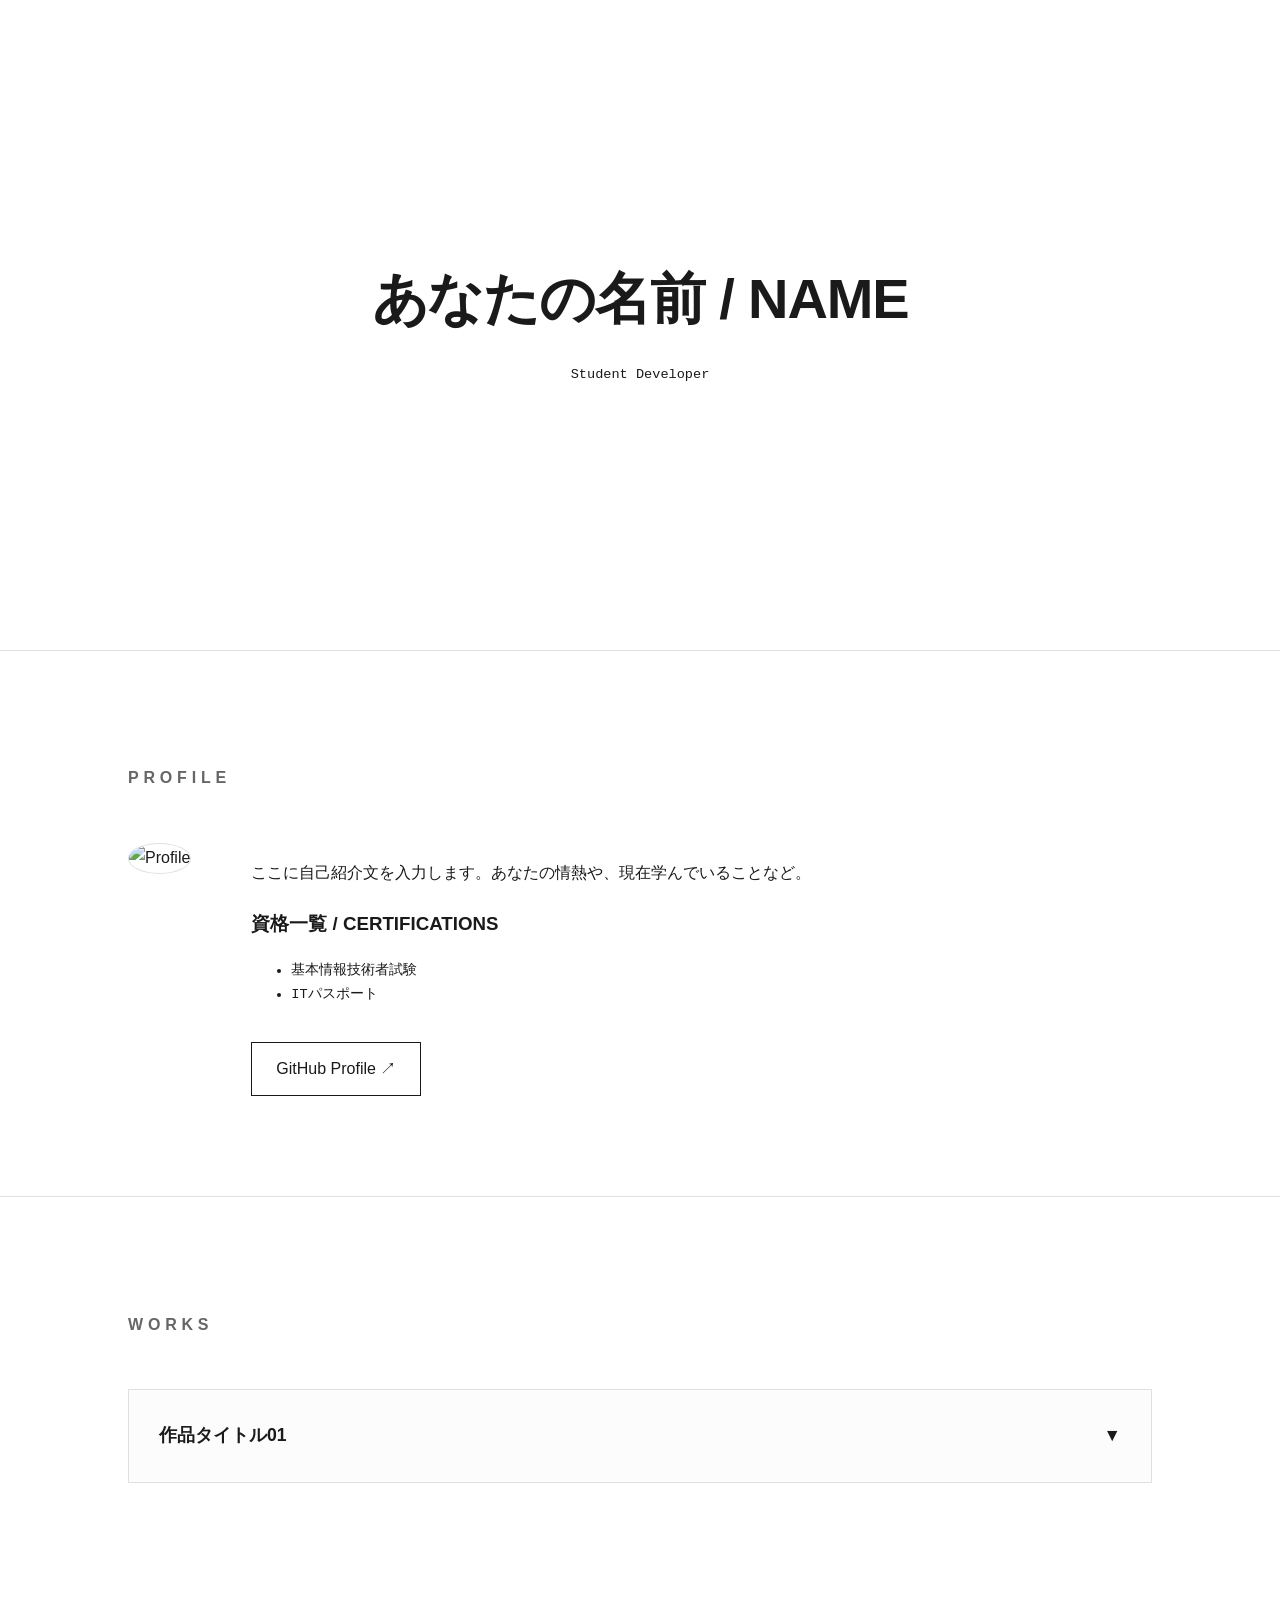
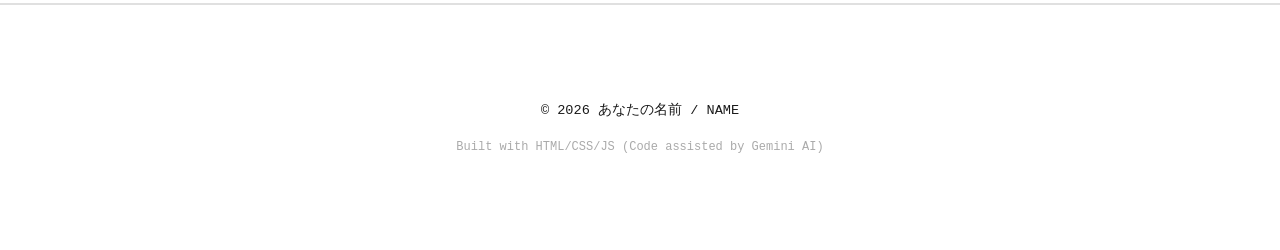
==== index.html @ 44a4b4fc "ポートフォリオの基礎をアップ" ====
<!DOCTYPE html>
<html lang="ja">
<head>
    <meta charset="UTF-8">
    <meta name="viewport" content="width=device-width, initial-scale=1.0">
    <title>Portfolio | My Works</title>
    <link rel="stylesheet" href="style.css">
</head>
<body>

    <header id="hero" class="reveal">
        <h1 id="p-name">LOADING...</h1>
        <p class="mono" id="p-title"></p>
    </header>

    <section id="profile" class="reveal">
        <h2 class="section-title">PROFILE</h2>
        <div class="profile-container">
            <div class="profile-img-box">
                <img id="p-img" src="" alt="Profile">
            </div>
            <div class="profile-text">
                <p id="p-intro"></p>
                <h3>資格一覧 / CERTIFICATIONS</h3>
                <ul id="p-qual" class="mono"></ul>
                <a href="" id="github-link" class="btn" target="_blank">GitHub Profile ↗</a>
            </div>
        </div>
    </section>

    <section id="works">
        <h2 class="section-title reveal">WORKS</h2>
        <div id="accordion-container"></div>
    </section>

    <footer>
        <p class="mono">&copy; 2026 <span id="footer-name"></span></p>
        <p class="mono ai-note">Built with HTML/CSS/JS (Code assisted by Gemini AI)</p>
    </footer>

    <script src="config.js"></script>
    <script>
        // データの反映
        document.getElementById('p-name').innerText = CONFIG.profile.name;
        document.getElementById('footer-name').innerText = CONFIG.profile.name;
        document.getElementById('p-title').innerText = CONFIG.profile.title;
        document.getElementById('p-intro').innerText = CONFIG.profile.intro;
        document.getElementById('p-img').src = CONFIG.profile.image;
        document.getElementById('github-link').href = CONFIG.profile.github;
        
        const qualList = document.getElementById('p-qual');
        CONFIG.profile.qualifications.forEach(q => {
            const li = document.createElement('li');
            li.innerText = q;
            qualList.appendChild(li);
        });

        const container = document.getElementById('accordion-container');
        CONFIG.works.forEach(work => {
            const item = document.createElement('div');
            item.className = 'accordion-item reveal';
            
            // YouTube動画がある場合のみ表示
            const videoHTML = work.videoID ? `
                <div class="video-container">
                    <iframe src="https://www.youtube.com/embed/${work.videoID}" frameborder="0" allowfullscreen></iframe>
                </div>` : '';

            item.innerHTML = `
                <div class="accordion-header" onclick="toggleAccordion('${work.id}')">
                    <span class="work-title-text">${work.title}</span>
                    <span class="icon">▼</span>
                </div>
                <div id="${work.id}" class="accordion-content">
                    <div class="content-inner">
                        <p class="summary">${work.summary}</p>
                        ${videoHTML}
                        <div class="visual-grid">
                            <figure><img src="${work.images.title}"><figcaption>タイトル画面</figcaption></figure>
                            <figure><img src="${work.images.main}"><figcaption>メイン画面</figcaption></figure>
                        </div>
                        <div class="meta-box mono">
                            <a href="${work.github}" class="btn mini" target="_blank">View GitHub Repo ↗</a>
                            <p><strong>Stack:</strong> ${work.stack}</p>
                            <p><strong>Duration:</strong> ${work.duration} / <strong>Team:</strong> ${work.team}</p>
                        </div>
                        <div class="text-info">
                            <h3>制作背景</h3><p>${work.background}</p>
                            <h3>挑戦したこと</h3><p>${work.challenge}</p>
                        </div>
                        <div class="detail-highlight">
                            <h3>${work.detail.subtitle}</h3>
                            <div class="code-compare-view">
                                <img src="${work.detail.codeImg}" alt="Code">
                                <img src="${work.detail.uiImg}" alt="UI">
                            </div>
                            <p class="comment mono">// ${work.detail.comment}</p>
                            <h3>学んだこと・振り返り</h3>
                            <p>${work.detail.learning}</p>
                        </div>
                    </div>
                </div>
            `;
            container.appendChild(item);
        });

        function toggleAccordion(id) {
            const content = document.getElementById(id);
            const header = content.previousElementSibling;
            content.classList.toggle('active');
            header.classList.toggle('open');
        }

        const observer = new IntersectionObserver((entries) => {
            entries.forEach(entry => {
                if (entry.isIntersecting) {
                    entry.target.classList.add('active');
                }
            });
        }, { threshold: 0.1 });
        document.querySelectorAll('.reveal').forEach(el => observer.observe(el));
    </script>
</body>
</html>
---- style.css ----
:root {
    --bg: #ffffff;
    --text: #1a1a1a;
    --sub: #666;
    --accent: #2e7d32;
    --border: #e0e0e0;
    --dark-bg: #1e1e1e;
}

body {
    font-family: -apple-system, BlinkMacSystemFont, "Segoe UI", Roboto, sans-serif;
    margin: 0; color: var(--text); background: var(--bg); line-height: 1.8;
}

.mono { font-family: "SFMono-Regular", Consolas, monospace; font-size: 0.85em; }

/* スクロールアニメーション */
.reveal {
    opacity: 0;
    transform: translateY(30px);
    transition: all 0.8s cubic-bezier(0.4, 0, 0.2, 1);
}
.reveal.active {
    opacity: 1;
    transform: translateY(0);
}

header, section { padding: 100px 10%; border-bottom: 1px solid var(--border); }
.section-title { font-size: 1rem; letter-spacing: 0.3em; color: var(--sub); margin-bottom: 50px; }

/* ヘッダー */
#hero { text-align: center; height: 50vh; display: flex; flex-direction: column; justify-content: center; }
#hero h1 { font-size: 3.5rem; margin: 0; letter-spacing: -0.02em; }

/* プロフィール */
.profile-container { display: flex; gap: 60px; align-items: flex-start; }
.profile-img-box img { width: 160px; height: 160px; border-radius: 50%; object-fit: cover; border: 1px solid var(--border); }
.btn { display: inline-block; padding: 12px 24px; border: 1px solid var(--text); text-decoration: none; color: var(--text); transition: 0.3s; margin-top: 20px; }
.btn:hover { background: var(--text); color: #fff; }

/* アコーディオン */
.accordion-item { border: 1px solid var(--border); margin-bottom: 20px; }
.accordion-header { 
    padding: 30px; cursor: pointer; display: flex; justify-content: space-between; 
    background: #fcfcfc; font-weight: bold; font-size: 1.1rem; transition: 0.3s;
}
.accordion-header.open { background: #fff; border-bottom: 1px solid var(--border); }
.accordion-header .icon { transition: 0.4s; }
.accordion-header.open .icon { transform: rotate(180deg); }

.accordion-content { max-height: 0; overflow: hidden; transition: max-height 0.6s cubic-bezier(0.4, 0, 0.2, 1); }
.accordion-content.active { max-height: 10000px; }
.content-inner { padding: 40px; }

/* YouTube */
.video-container { position: relative; padding-bottom: 56.25%; height: 0; overflow: hidden; margin-bottom: 30px; }
.video-container iframe { position: absolute; top: 0; left: 0; width: 100%; height: 100%; border-radius: 4px; }

.visual-grid { display: grid; grid-template-columns: 1fr 1fr; gap: 20px; margin: 30px 0; }
.visual-grid img { width: 100%; border: 1px solid var(--border); border-radius: 4px; }

.meta-box { background: #f8f8f8; padding: 25px; border-radius: 8px; margin: 30px 0; }
.mini { font-size: 0.8rem; padding: 8px 16px; margin-bottom: 20px; }

/* こだわりセクション */
.detail-highlight { background: #fafffa; padding: 40px; border-radius: 12px; border: 1px solid #edf5ed; margin-top: 50px; }
.detail-highlight h3 { color: var(--accent); border-bottom: 2px solid var(--accent); display: inline-block; margin-bottom: 25px; }
.code-compare-view { display: flex; gap: 10px; background: var(--dark-bg); padding: 15px; border-radius: 6px; }
.code-compare-view img { width: 50%; height: auto; }
.comment { color: var(--sub); font-style: italic; margin: 20px 0; padding-left: 15px; border-left: 3px solid var(--accent); }

/* フッター・AI注釈 */
footer { padding: 80px; text-align: center; border-top: 1px solid var(--border); }
.ai-note { font-size: 0.75rem; color: #aaa; margin-top: 10px; }

/* スマホ対応 */
@media (max-width: 768px) {
    .profile-container, .visual-grid, .code-compare-view { flex-direction: column; }
    .code-compare-view img { width: 100%; }
    #hero h1 { font-size: 2.2rem; }
}
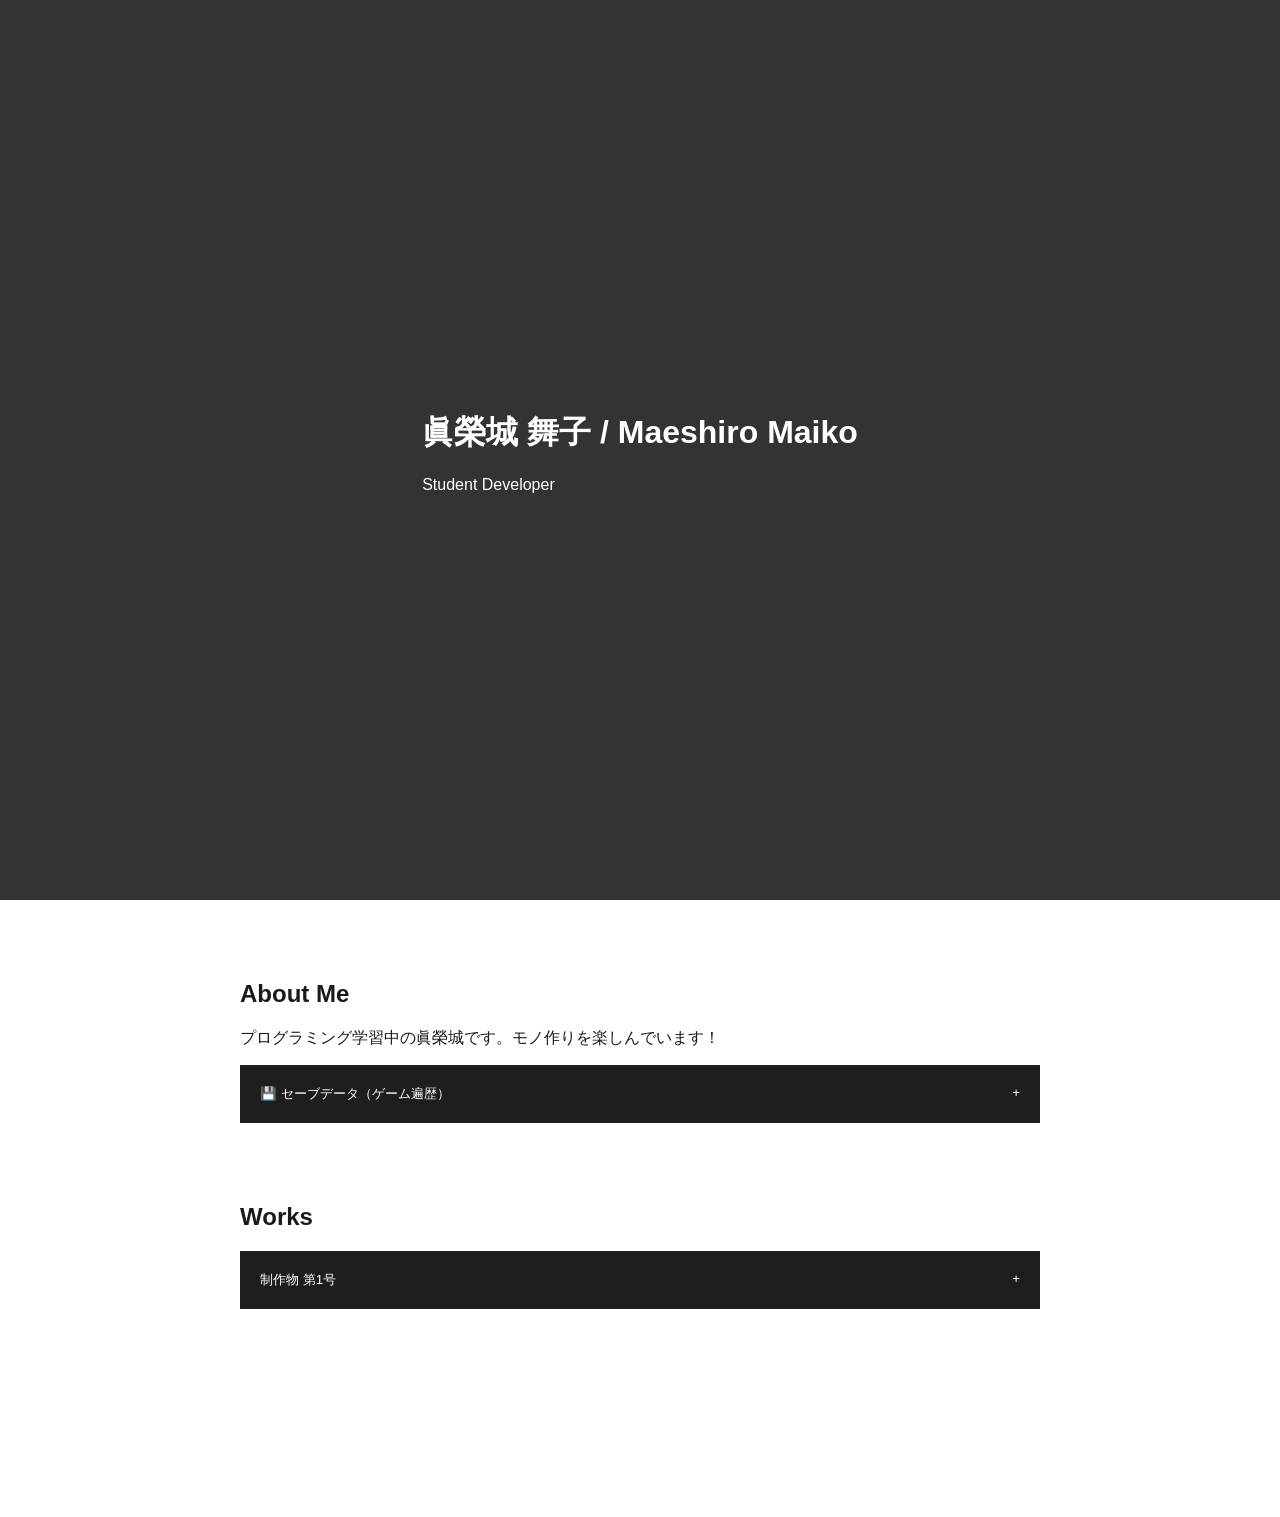
==== commit d171e20f: "一旦コミット" ====
--- a/index.html
+++ b/index.html
@@ -3,122 +3,51 @@
 <head>
     <meta charset="UTF-8">
     <meta name="viewport" content="width=device-width, initial-scale=1.0">
-    <title>Portfolio | My Works</title>
+    <title>Portfolio | Maeshiro Maiko</title>
     <link rel="stylesheet" href="style.css">
 </head>
 <body>
 
-    <header id="hero" class="reveal">
-        <h1 id="p-name">LOADING...</h1>
-        <p class="mono" id="p-title"></p>
+    <header id="hero">
+        <div class="hero-content">
+            <h1>眞榮城 舞子 / Maeshiro Maiko</h1>
+            <p>Student Developer</p>
+        </div>
     </header>
 
-    <section id="profile" class="reveal">
-        <h2 class="section-title">PROFILE</h2>
-        <div class="profile-container">
-            <div class="profile-img-box">
-                <img id="p-img" src="" alt="Profile">
+    <main>
+        <section id="about" class="fade-in">
+            <div class="container">
+                <h2>About Me</h2>
+                <p>プログラミング学習中の眞榮城です。モノ作りを楽しんでいます！</p>
+                
+                <div class="game-accordion">
+                    <button id="toggle-games" class="retro-btn">
+                        <span>💾 セーブデータ（ゲーム遍歴）</span>
+                        <span class="icon">+</span>
+                    </button>
+                    <div class="accordion-content">
+                        <ul id="game-list"></ul>
+                    </div>
+                </div>
             </div>
-            <div class="profile-text">
-                <p id="p-intro"></p>
-                <h3>資格一覧 / CERTIFICATIONS</h3>
-                <ul id="p-qual" class="mono"></ul>
-                <a href="" id="github-link" class="btn" target="_blank">GitHub Profile ↗</a>
+        </section>
+
+        <section id="works" class="fade-in">
+            <div class="container">
+                <h2>Works</h2>
+                <div id="works-container"></div>
             </div>
-        </div>
-    </section>
+        </section>
 
-    <section id="works">
-        <h2 class="section-title reveal">WORKS</h2>
-        <div id="accordion-container"></div>
-    </section>
-
-    <footer>
-        <p class="mono">&copy; 2026 <span id="footer-name"></span></p>
-        <p class="mono ai-note">Built with HTML/CSS/JS (Code assisted by Gemini AI)</p>
-    </footer>
+        <footer id="contact" class="fade-in">
+            <div class="container">
+                <a id="github-link" href="#" target="_blank" class="github-btn">GitHub Profile</a>
+            </div>
+        </footer>
+    </main>
 
     <script src="config.js"></script>
-    <script>
-        // データの反映
-        document.getElementById('p-name').innerText = CONFIG.profile.name;
-        document.getElementById('footer-name').innerText = CONFIG.profile.name;
-        document.getElementById('p-title').innerText = CONFIG.profile.title;
-        document.getElementById('p-intro').innerText = CONFIG.profile.intro;
-        document.getElementById('p-img').src = CONFIG.profile.image;
-        document.getElementById('github-link').href = CONFIG.profile.github;
-        
-        const qualList = document.getElementById('p-qual');
-        CONFIG.profile.qualifications.forEach(q => {
-            const li = document.createElement('li');
-            li.innerText = q;
-            qualList.appendChild(li);
-        });
-
-        const container = document.getElementById('accordion-container');
-        CONFIG.works.forEach(work => {
-            const item = document.createElement('div');
-            item.className = 'accordion-item reveal';
-            
-            // YouTube動画がある場合のみ表示
-            const videoHTML = work.videoID ? `
-                <div class="video-container">
-                    <iframe src="https://www.youtube.com/embed/${work.videoID}" frameborder="0" allowfullscreen></iframe>
-                </div>` : '';
-
-            item.innerHTML = `
-                <div class="accordion-header" onclick="toggleAccordion('${work.id}')">
-                    <span class="work-title-text">${work.title}</span>
-                    <span class="icon">▼</span>
-                </div>
-                <div id="${work.id}" class="accordion-content">
-                    <div class="content-inner">
-                        <p class="summary">${work.summary}</p>
-                        ${videoHTML}
-                        <div class="visual-grid">
-                            <figure><img src="${work.images.title}"><figcaption>タイトル画面</figcaption></figure>
-                            <figure><img src="${work.images.main}"><figcaption>メイン画面</figcaption></figure>
-                        </div>
-                        <div class="meta-box mono">
-                            <a href="${work.github}" class="btn mini" target="_blank">View GitHub Repo ↗</a>
-                            <p><strong>Stack:</strong> ${work.stack}</p>
-                            <p><strong>Duration:</strong> ${work.duration} / <strong>Team:</strong> ${work.team}</p>
-                        </div>
-                        <div class="text-info">
-                            <h3>制作背景</h3><p>${work.background}</p>
-                            <h3>挑戦したこと</h3><p>${work.challenge}</p>
-                        </div>
-                        <div class="detail-highlight">
-                            <h3>${work.detail.subtitle}</h3>
-                            <div class="code-compare-view">
-                                <img src="${work.detail.codeImg}" alt="Code">
-                                <img src="${work.detail.uiImg}" alt="UI">
-                            </div>
-                            <p class="comment mono">// ${work.detail.comment}</p>
-                            <h3>学んだこと・振り返り</h3>
-                            <p>${work.detail.learning}</p>
-                        </div>
-                    </div>
-                </div>
-            `;
-            container.appendChild(item);
-        });
-
-        function toggleAccordion(id) {
-            const content = document.getElementById(id);
-            const header = content.previousElementSibling;
-            content.classList.toggle('active');
-            header.classList.toggle('open');
-        }
-
-        const observer = new IntersectionObserver((entries) => {
-            entries.forEach(entry => {
-                if (entry.isIntersecting) {
-                    entry.target.classList.add('active');
-                }
-            });
-        }, { threshold: 0.1 });
-        document.querySelectorAll('.reveal').forEach(el => observer.observe(el));
-    </script>
+    <script src="main.js"></script>
 </body>
 </html>
--- a/style.css
+++ b/style.css
@@ -1,81 +1,75 @@
 :root {
     --bg: #ffffff;
     --text: #1a1a1a;
-    --sub: #666;
-    --accent: #2e7d32;
-    --border: #e0e0e0;
     --dark-bg: #1e1e1e;
+    --accent: seagreen;
 }
 
 body {
-    font-family: -apple-system, BlinkMacSystemFont, "Segoe UI", Roboto, sans-serif;
-    margin: 0; color: var(--text); background: var(--bg); line-height: 1.8;
+    margin: 0;
+    font-family: sans-serif;
+    color: var(--text);
+    background-color: var(--bg);
 }
 
-.mono { font-family: "SFMono-Regular", Consolas, monospace; font-size: 0.85em; }
+.container { max-width: 800px; margin: 0 auto; padding: 0 20px; }
 
-/* スクロールアニメーション */
-.reveal {
+/* ヒーローエリア */
+#hero {
+    height: 100vh;
+    display: flex;
+    justify-content: center;
+    align-items: center;
+    position: relative;
+    overflow: hidden;
+    background-color: #333; /* 画像がない時の予備色 */
+    color: white;
+}
+
+#hero::before {
+    content: "";
+    position: absolute;
+    top: -10%; left: -10%; width: 120%; height: 120%;
+    background-size: cover;
+    background-position: center;
+    filter: blur(10px) brightness(0.6);
+    z-index: -1;
+}
+
+/* フェードアニメーション（双方向） */
+.fade-in {
     opacity: 0;
     transform: translateY(30px);
-    transition: all 0.8s cubic-bezier(0.4, 0, 0.2, 1);
+    transition: all 0.8s ease-out;
+    margin: 80px 0;
 }
-.reveal.active {
+.fade-in.active {
     opacity: 1;
     transform: translateY(0);
 }
 
-header, section { padding: 100px 10%; border-bottom: 1px solid var(--border); }
-.section-title { font-size: 1rem; letter-spacing: 0.3em; color: var(--sub); margin-bottom: 50px; }
+/* アコーディオン */
+.accordion-content {
+    max-height: 0;
+    overflow: hidden;
+    transition: max-height 0.4s ease-out;
+    background: #f4f4f4;
+}
+.active .accordion-content { max-height: 1000px; }
 
-/* ヘッダー */
-#hero { text-align: center; height: 50vh; display: flex; flex-direction: column; justify-content: center; }
-#hero h1 { font-size: 3.5rem; margin: 0; letter-spacing: -0.02em; }
+.retro-btn, .work-header {
+    width: 100%; padding: 20px; background: var(--dark-bg);
+    color: white; border: none; cursor: pointer;
+    display: flex; justify-content: space-between; margin-top: 10px;
+}
 
-/* プロフィール */
-.profile-container { display: flex; gap: 60px; align-items: flex-start; }
-.profile-img-box img { width: 160px; height: 160px; border-radius: 50%; object-fit: cover; border: 1px solid var(--border); }
-.btn { display: inline-block; padding: 12px 24px; border: 1px solid var(--text); text-decoration: none; color: var(--text); transition: 0.3s; margin-top: 20px; }
-.btn:hover { background: var(--text); color: #fff; }
-
-/* アコーディオン */
-.accordion-item { border: 1px solid var(--border); margin-bottom: 20px; }
-.accordion-header { 
-    padding: 30px; cursor: pointer; display: flex; justify-content: space-between; 
-    background: #fcfcfc; font-weight: bold; font-size: 1.1rem; transition: 0.3s;
+.github-btn {
+    display: inline-block; padding: 15px 30px; background: var(--text);
+    color: white; text-decoration: none; border-radius: 5px;
 }
-.accordion-header.open { background: #fff; border-bottom: 1px solid var(--border); }
-.accordion-header .icon { transition: 0.4s; }
-.accordion-header.open .icon { transform: rotate(180deg); }
-
-.accordion-content { max-height: 0; overflow: hidden; transition: max-height 0.6s cubic-bezier(0.4, 0, 0.2, 1); }
-.accordion-content.active { max-height: 10000px; }
-.content-inner { padding: 40px; }
-
-/* YouTube */
-.video-container { position: relative; padding-bottom: 56.25%; height: 0; overflow: hidden; margin-bottom: 30px; }
-.video-container iframe { position: absolute; top: 0; left: 0; width: 100%; height: 100%; border-radius: 4px; }
-
-.visual-grid { display: grid; grid-template-columns: 1fr 1fr; gap: 20px; margin: 30px 0; }
-.visual-grid img { width: 100%; border: 1px solid var(--border); border-radius: 4px; }
-
-.meta-box { background: #f8f8f8; padding: 25px; border-radius: 8px; margin: 30px 0; }
-.mini { font-size: 0.8rem; padding: 8px 16px; margin-bottom: 20px; }
-
-/* こだわりセクション */
-.detail-highlight { background: #fafffa; padding: 40px; border-radius: 12px; border: 1px solid #edf5ed; margin-top: 50px; }
-.detail-highlight h3 { color: var(--accent); border-bottom: 2px solid var(--accent); display: inline-block; margin-bottom: 25px; }
-.code-compare-view { display: flex; gap: 10px; background: var(--dark-bg); padding: 15px; border-radius: 6px; }
-.code-compare-view img { width: 50%; height: auto; }
-.comment { color: var(--sub); font-style: italic; margin: 20px 0; padding-left: 15px; border-left: 3px solid var(--accent); }
-
-/* フッター・AI注釈 */
-footer { padding: 80px; text-align: center; border-top: 1px solid var(--border); }
-.ai-note { font-size: 0.75rem; color: #aaa; margin-top: 10px; }
 
 /* スマホ対応 */
 @media (max-width: 768px) {
-    .profile-container, .visual-grid, .code-compare-view { flex-direction: column; }
-    .code-compare-view img { width: 100%; }
-    #hero h1 { font-size: 2.2rem; }
+    h1 { font-size: 1.5rem; }
+    .fade-in { margin: 40px 0; }
 }
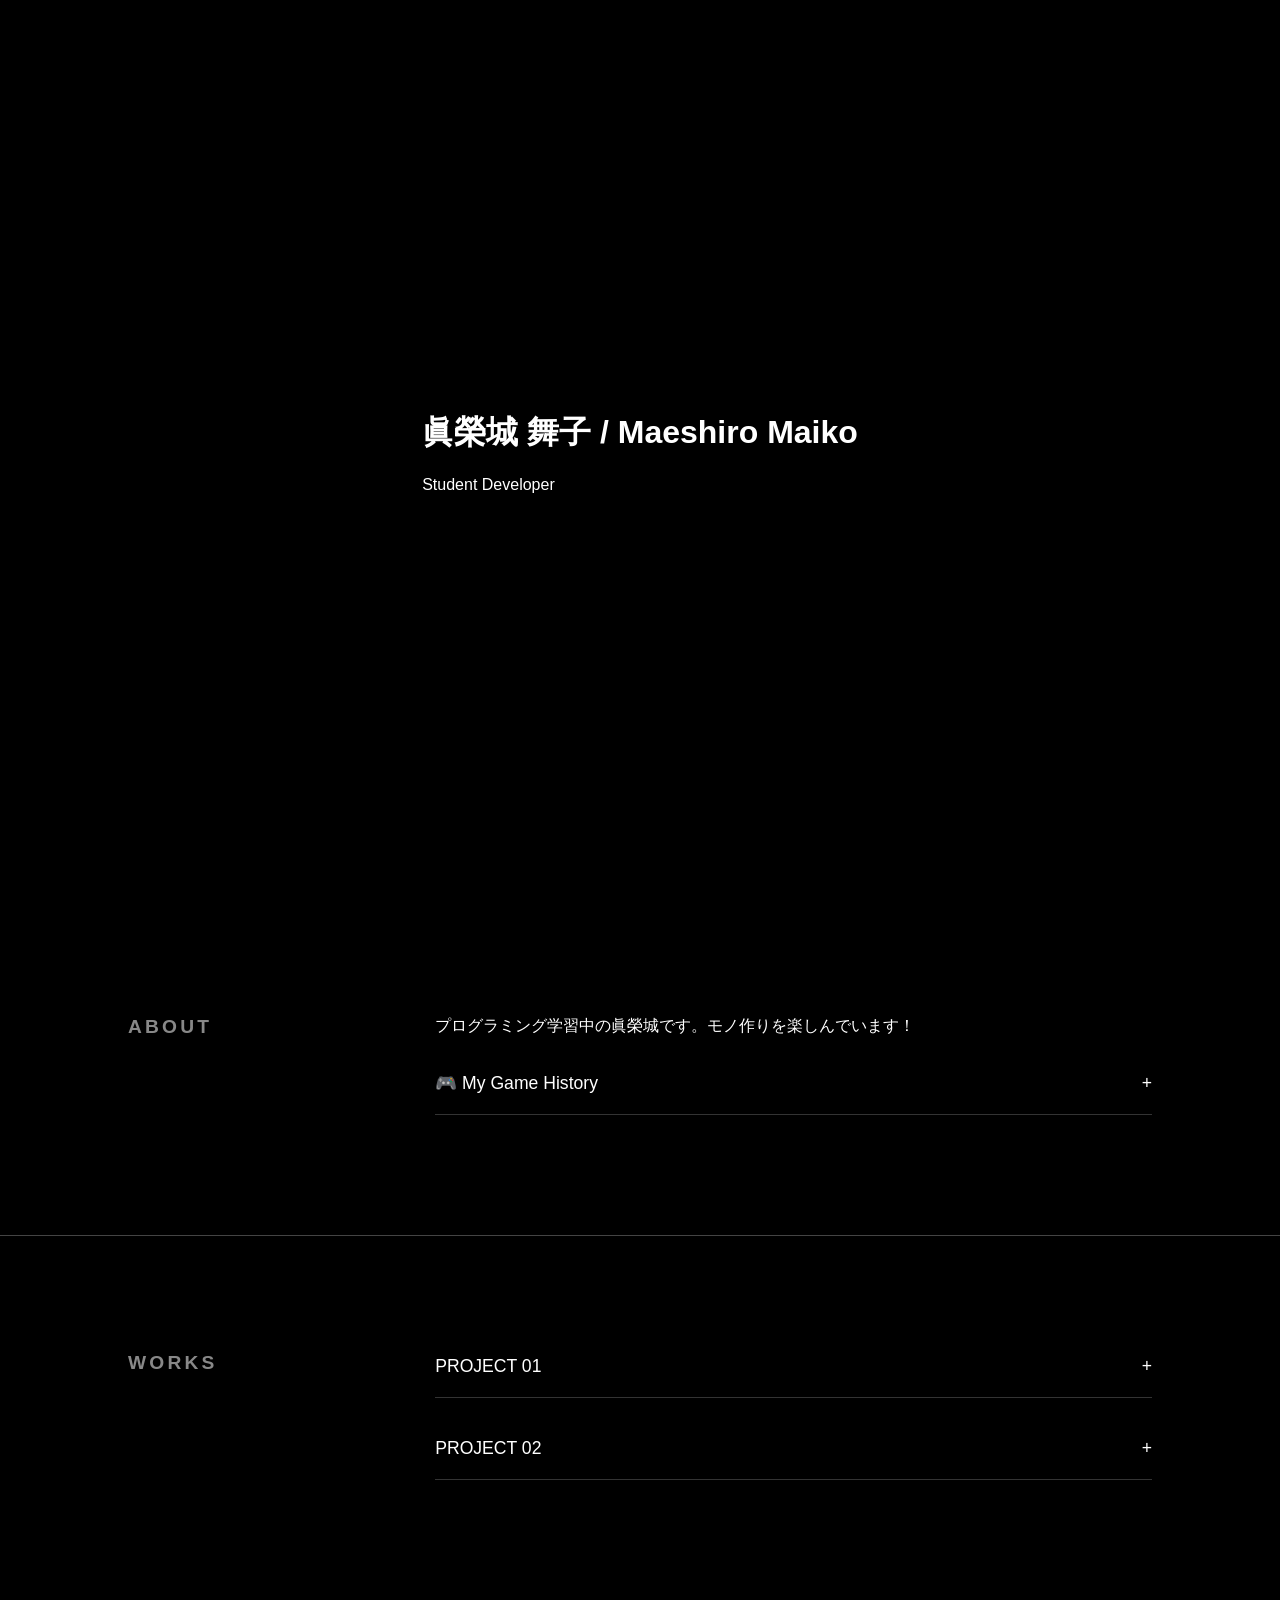
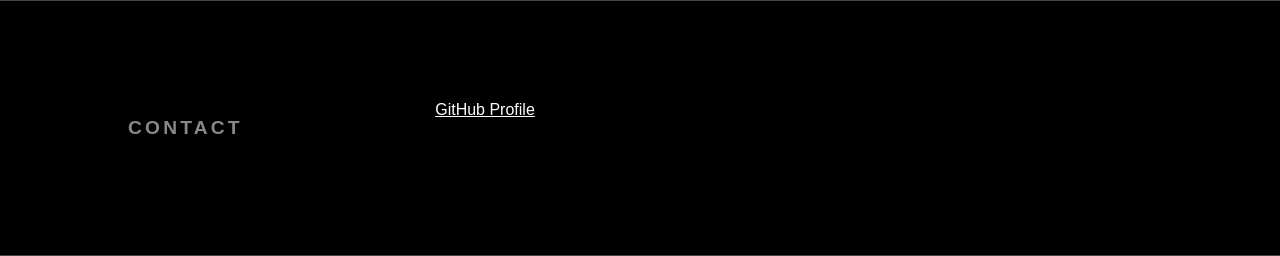
==== commit 5ecbb19c: "一旦変更" ====
--- a/index.html
+++ b/index.html
@@ -9,42 +9,39 @@
 <body>
 
     <header id="hero">
-        <div class="hero-content">
+        <div class="hero-inner">
             <h1>眞榮城 舞子 / Maeshiro Maiko</h1>
             <p>Student Developer</p>
         </div>
     </header>
 
     <main>
-        <section id="about" class="fade-in">
-            <div class="container">
-                <h2>About Me</h2>
+        <section id="about" class="section-block fade-in">
+            <div class="section-title"><h2>ABOUT</h2></div>
+            <div class="section-content">
                 <p>プログラミング学習中の眞榮城です。モノ作りを楽しんでいます！</p>
                 
-                <div class="game-accordion">
-                    <button id="toggle-games" class="retro-btn">
-                        <span>💾 セーブデータ（ゲーム遍歴）</span>
-                        <span class="icon">+</span>
-                    </button>
-                    <div class="accordion-content">
+                <div class="accordion-item">
+                    <button class="acc-header">🎮 My Game History <span class="icon">+</span></button>
+                    <div class="acc-body">
                         <ul id="game-list"></ul>
                     </div>
                 </div>
             </div>
         </section>
 
-        <section id="works" class="fade-in">
-            <div class="container">
-                <h2>Works</h2>
-                <div id="works-container"></div>
+        <section id="works" class="section-block fade-in">
+            <div class="section-title"><h2>WORKS</h2></div>
+            <div id="works-container" class="section-content">
+                </div>
+        </section>
+
+        <section id="contact" class="section-block fade-in">
+            <div class="section-title"><h2>CONTACT</h2></div>
+            <div class="section-content">
+                <a id="github-link" href="#" target="_blank" class="gh-link">GitHub Profile</a>
             </div>
         </section>
-
-        <footer id="contact" class="fade-in">
-            <div class="container">
-                <a id="github-link" href="#" target="_blank" class="github-btn">GitHub Profile</a>
-            </div>
-        </footer>
     </main>
 
     <script src="config.js"></script>
--- a/style.css
+++ b/style.css
@@ -1,75 +1,93 @@
 :root {
-    --bg: #ffffff;
-    --text: #1a1a1a;
-    --dark-bg: #1e1e1e;
-    --accent: seagreen;
+    --bg-color: #000;
+    --text-color: #fff;
+    --accent-color: #444;
 }
 
 body {
     margin: 0;
-    font-family: sans-serif;
-    color: var(--text);
-    background-color: var(--bg);
+    background-color: var(--bg-color);
+    color: var(--text-color);
+    font-family: 'Helvetica Neue', Arial, sans-serif;
 }
-
-.container { max-width: 800px; margin: 0 auto; padding: 0 20px; }
 
 /* ヒーローエリア */
 #hero {
     height: 100vh;
     display: flex;
+    align-items: center;
     justify-content: center;
-    align-items: center;
     position: relative;
     overflow: hidden;
-    background-color: #333; /* 画像がない時の予備色 */
-    color: white;
 }
 
 #hero::before {
     content: "";
     position: absolute;
-    top: -10%; left: -10%; width: 120%; height: 120%;
+    top: 0; left: 0; width: 100%; height: 100%;
     background-size: cover;
     background-position: center;
-    filter: blur(10px) brightness(0.6);
+    filter: blur(10px) brightness(0.4);
     z-index: -1;
 }
 
-/* フェードアニメーション（双方向） */
+/* レイアウト：タイトル左、コンテンツ右 */
+.section-block {
+    display: flex;
+    padding: 100px 10%;
+    border-bottom: 1px solid var(--accent-color);
+}
+
+.section-title { width: 30%; }
+.section-title h2 { font-size: 1.2rem; letter-spacing: 0.2rem; color: #888; }
+.section-content { width: 70%; }
+
+/* フェードイン・アウト */
 .fade-in {
     opacity: 0;
-    transform: translateY(30px);
+    transform: translateY(40px);
     transition: all 0.8s ease-out;
-    margin: 80px 0;
 }
 .fade-in.active {
     opacity: 1;
     transform: translateY(0);
 }
 
-/* アコーディオン */
-.accordion-content {
+/* アコーディオン設計 */
+.accordion-item {
+    margin-bottom: 20px;
+    border-bottom: 1px solid #333;
+}
+
+.acc-header {
+    width: 100%;
+    background: none;
+    border: none;
+    color: white;
+    text-align: left;
+    padding: 20px 0;
+    font-size: 1.1rem;
+    cursor: pointer;
+    display: flex;
+    justify-content: space-between;
+}
+
+.acc-body {
     max-height: 0;
     overflow: hidden;
     transition: max-height 0.4s ease-out;
-    background: #f4f4f4;
-}
-.active .accordion-content { max-height: 1000px; }
-
-.retro-btn, .work-header {
-    width: 100%; padding: 20px; background: var(--dark-bg);
-    color: white; border: none; cursor: pointer;
-    display: flex; justify-content: space-between; margin-top: 10px;
 }
 
-.github-btn {
-    display: inline-block; padding: 15px 30px; background: var(--text);
-    color: white; text-decoration: none; border-radius: 5px;
+.accordion-item.open .acc-body {
+    max-height: 1000px;
+    padding-bottom: 30px;
 }
+
+.gh-link { color: #fff; text-decoration: underline; }
 
 /* スマホ対応 */
 @media (max-width: 768px) {
-    h1 { font-size: 1.5rem; }
-    .fade-in { margin: 40px 0; }
+    .section-block { flex-direction: column; padding: 50px 20px; }
+    .section-title { width: 100%; margin-bottom: 20px; }
+    .section-content { width: 100%; }
 }
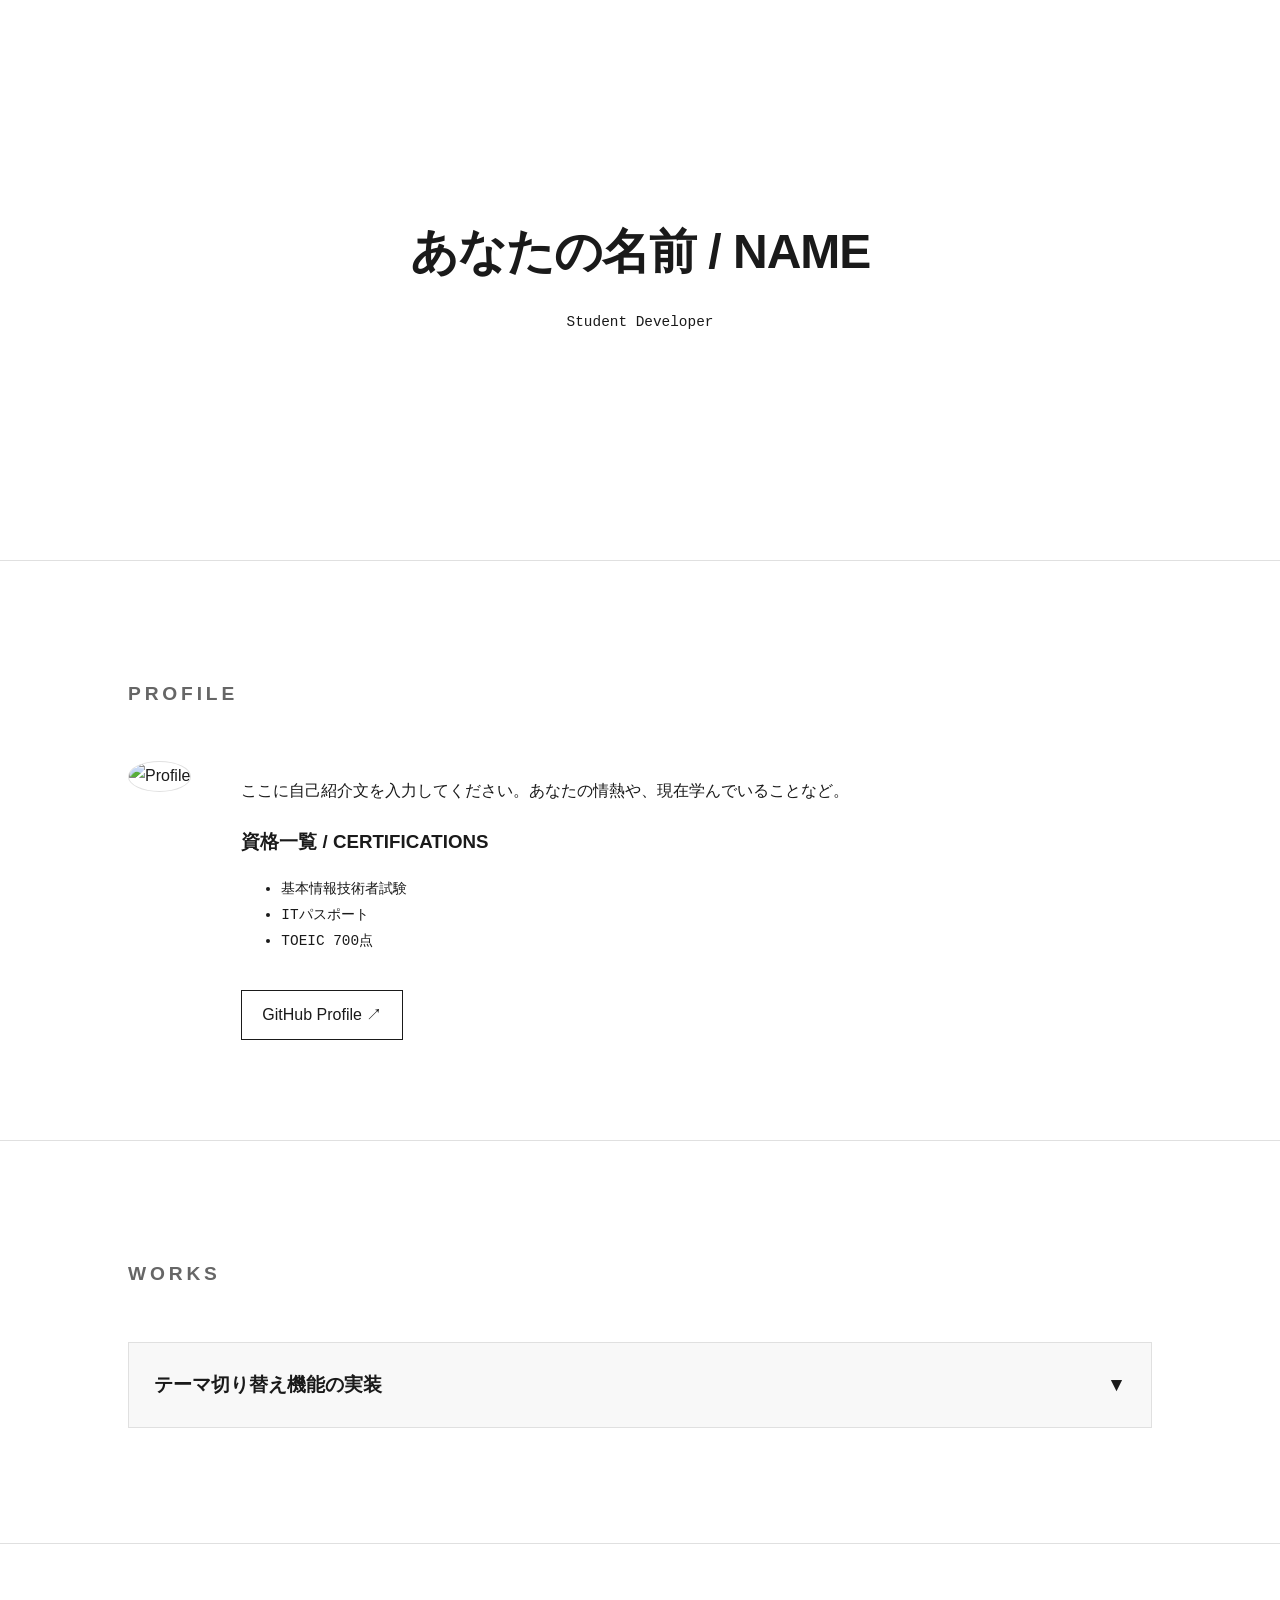
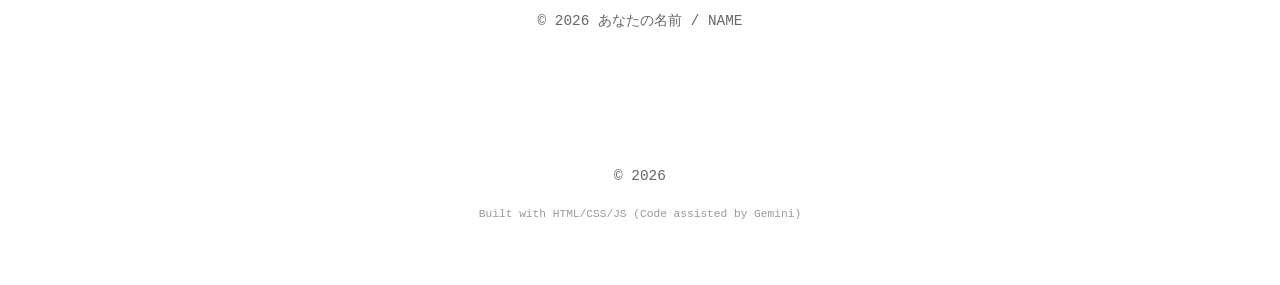
==== commit 049cbc70: "一旦保存" ====
--- a/index.html
+++ b/index.html
@@ -3,48 +3,122 @@
 <head>
     <meta charset="UTF-8">
     <meta name="viewport" content="width=device-width, initial-scale=1.0">
-    <title>Portfolio | Maeshiro Maiko</title>
+    <title>Portfolio | My Works</title>
     <link rel="stylesheet" href="style.css">
 </head>
 <body>
 
-    <header id="hero">
-        <div class="hero-inner">
-            <h1>眞榮城 舞子 / Maeshiro Maiko</h1>
-            <p>Student Developer</p>
-        </div>
+    <header id="hero" class="reveal">
+        <h1 id="p-name">LOADING...</h1>
+        <p class="mono" id="p-title"></p>
     </header>
 
-    <main>
-        <section id="about" class="section-block fade-in">
-            <div class="section-title"><h2>ABOUT</h2></div>
-            <div class="section-content">
-                <p>プログラミング学習中の眞榮城です。モノ作りを楽しんでいます！</p>
-                
-                <div class="accordion-item">
-                    <button class="acc-header">🎮 My Game History <span class="icon">+</span></button>
-                    <div class="acc-body">
-                        <ul id="game-list"></ul>
+    <section id="profile" class="reveal">
+        <h2 class="section-title">PROFILE</h2>
+        <div class="profile-container">
+            <div class="profile-img-box">
+                <img id="p-img" src="" alt="Profile">
+            </div>
+            <div class="profile-text">
+                <p id="p-intro"></p>
+                <h3>資格一覧 / CERTIFICATIONS</h3>
+                <ul id="p-qual" class="mono"></ul>
+                <a href="" id="github-link" class="btn" target="_blank">GitHub Profile ↗</a>
+            </div>
+        </div>
+    </section>
+
+    <section id="works">
+        <h2 class="section-title reveal">WORKS</h2>
+        <div id="accordion-container">
+            </div>
+    </section>
+
+    <footer>
+        <p class="mono">&copy; 2026 <span id="footer-name"></span></p>
+    </footer>
+
+    <script src="config.js"></script>
+    <script>
+        // 1. プロフィールデータの反映
+        document.getElementById('p-name').innerText = CONFIG.profile.name;
+        document.getElementById('footer-name').innerText = CONFIG.profile.name;
+        document.getElementById('p-title').innerText = CONFIG.profile.title;
+        document.getElementById('p-intro').innerText = CONFIG.profile.intro;
+        document.getElementById('p-img').src = CONFIG.profile.image;
+        document.getElementById('github-link').href = CONFIG.profile.github;
+        
+        const qualList = document.getElementById('p-qual');
+        CONFIG.profile.qualifications.forEach(q => {
+            const li = document.createElement('li');
+            li.innerText = q;
+            qualList.appendChild(li);
+        });
+
+        // 2. 作品アコーディオンの生成
+        const container = document.getElementById('accordion-container');
+        CONFIG.works.forEach(work => {
+            const item = document.createElement('div');
+            item.className = 'accordion-item reveal';
+            item.innerHTML = `
+                <div class="accordion-header" onclick="toggleAccordion('${work.id}')">
+                    <span class="work-title-text">${work.title}</span>
+                    <span class="icon">▼</span>
+                </div>
+                <div id="${work.id}" class="accordion-content">
+                    <div class="content-inner">
+                        <p class="summary">${work.summary}</p>
+                        <div class="visual-grid">
+                            <figure><img src="${work.images.title}"><figcaption>タイトル画面</figcaption></figure>
+                            <figure><img src="${work.images.main}"><figcaption>メイン画面</figcaption></figure>
+                        </div>
+                        <div class="meta-box mono">
+                            <a href="${work.github}" class="btn mini" target="_blank">View GitHub ↗</a>
+                            <p><strong>Stack:</strong> ${work.stack}</p>
+                            <p><strong>Duration:</strong> ${work.duration} / <strong>Team:</strong> ${work.team}</p>
+                        </div>
+                        <div class="text-info">
+                            <h3>制作背景</h3><p>${work.background}</p>
+                            <h3>挑戦したこと</h3><p>${work.challenge}</p>
+                        </div>
+                        <div class="detail-highlight">
+                            <h3>${work.detail.subtitle}</h3>
+                            <div class="code-compare-view">
+                                <img src="${work.detail.codeImg}" alt="Code">
+                                <img src="${work.detail.uiImg}" alt="UI">
+                            </div>
+                            <p class="comment mono">// ${work.detail.comment}</p>
+                            <h3>学んだこと・振り返り</h3>
+                            <p>${work.detail.learning}</p>
+                        </div>
                     </div>
                 </div>
-            </div>
-        </section>
+            `;
+            container.appendChild(item);
+        });
 
-        <section id="works" class="section-block fade-in">
-            <div class="section-title"><h2>WORKS</h2></div>
-            <div id="works-container" class="section-content">
-                </div>
-        </section>
+        // アコーディオンの開閉処理
+        function toggleAccordion(id) {
+            const content = document.getElementById(id);
+            const header = content.previousElementSibling;
+            content.classList.toggle('active');
+            header.classList.toggle('open');
+        }
 
-        <section id="contact" class="section-block fade-in">
-            <div class="section-title"><h2>CONTACT</h2></div>
-            <div class="section-content">
-                <a id="github-link" href="#" target="_blank" class="gh-link">GitHub Profile</a>
-            </div>
-        </section>
-    </main>
+        // スクロールで浮かび上がる演出（Intersection Observer）
+        const observer = new IntersectionObserver((entries) => {
+            entries.forEach(entry => {
+                if (entry.isIntersecting) {
+                    entry.target.classList.add('active');
+                }
+            });
+        }, { threshold: 0.1 });
 
-    <script src="config.js"></script>
-    <script src="main.js"></script>
+        document.querySelectorAll('.reveal').forEach(el => observer.observe(el));
+    </script>
 </body>
+<footer>
+    <p class="mono">&copy; 2026 <span id="footer-name"></span></p>
+    <p class="mono ai-note">Built with HTML/CSS/JS (Code assisted by Gemini)</p>
+</footer>
 </html>
--- a/style.css
+++ b/style.css
@@ -1,93 +1,85 @@
 :root {
-    --bg-color: #000;
-    --text-color: #fff;
-    --accent-color: #444;
+    --bg: #ffffff;
+    --text: #1a1a1a;
+    --sub: #666;
+    --accent: #2e7d32; /* こだわりセクション用の緑 */
+    --border: #e0e0e0;
+    --dark-bg: #1e1e1e; /* コード背景用 */
 }
 
 body {
-    margin: 0;
-    background-color: var(--bg-color);
-    color: var(--text-color);
-    font-family: 'Helvetica Neue', Arial, sans-serif;
+    font-family: -apple-system, BlinkMacSystemFont, "Segoe UI", Roboto, sans-serif;
+    margin: 0; color: var(--text); background: var(--bg); line-height: 1.8;
 }
 
-/* ヒーローエリア */
-#hero {
-    height: 100vh;
-    display: flex;
-    align-items: center;
-    justify-content: center;
-    position: relative;
-    overflow: hidden;
+.mono { font-family: "SFMono-Regular", Consolas, monospace; font-size: 0.9em; }
+
+/* 浮かび上がるアニメーション */
+.reveal {
+    opacity: 0;
+    transform: translateY(30px);
+    transition: all 0.8s cubic-bezier(0.4, 0, 0.2, 1);
 }
-
-#hero::before {
-    content: "";
-    position: absolute;
-    top: 0; left: 0; width: 100%; height: 100%;
-    background-size: cover;
-    background-position: center;
-    filter: blur(10px) brightness(0.4);
-    z-index: -1;
-}
-
-/* レイアウト：タイトル左、コンテンツ右 */
-.section-block {
-    display: flex;
-    padding: 100px 10%;
-    border-bottom: 1px solid var(--accent-color);
-}
-
-.section-title { width: 30%; }
-.section-title h2 { font-size: 1.2rem; letter-spacing: 0.2rem; color: #888; }
-.section-content { width: 70%; }
-
-/* フェードイン・アウト */
-.fade-in {
-    opacity: 0;
-    transform: translateY(40px);
-    transition: all 0.8s ease-out;
-}
-.fade-in.active {
+.reveal.active {
     opacity: 1;
     transform: translateY(0);
 }
 
-/* アコーディオン設計 */
-.accordion-item {
-    margin-bottom: 20px;
-    border-bottom: 1px solid #333;
+/* 各セクション共通 */
+header, section { padding: 100px 10%; border-bottom: 1px solid var(--border); }
+.section-title { font-size: 1.2rem; letter-spacing: 0.2em; color: var(--sub); margin-bottom: 50px; }
+
+/* ヘッダー */
+#hero { text-align: center; height: 40vh; display: flex; flex-direction: column; justify-content: center; }
+#hero h1 { font-size: 3rem; margin: 0; letter-spacing: -0.02em; }
+
+/* プロフィール */
+.profile-container { display: flex; gap: 50px; align-items: flex-start; }
+.profile-img-box img { width: 180px; height: 180px; border-radius: 50%; object-fit: cover; border: 1px solid var(--border); }
+.btn { display: inline-block; padding: 10px 20px; border: 1px solid var(--text); text-decoration: none; color: var(--text); transition: 0.3s; margin-top: 20px; }
+.btn:hover { background: var(--text); color: #fff; }
+
+/* アコーディオン作品一覧 */
+.accordion-item { border: 1px solid var(--border); margin-bottom: 15px; }
+.accordion-header { 
+    padding: 25px; cursor: pointer; display: flex; justify-content: space-between; 
+    background: #f8f8f8; font-weight: bold; font-size: 1.2rem; transition: 0.3s;
+}
+.accordion-header:hover { background: #f0f0f0; }
+.accordion-header.open { border-bottom: 1px solid var(--border); background: #fff; }
+.accordion-header .icon { transition: 0.3s; }
+.accordion-header.open .icon { transform: rotate(180deg); }
+
+.accordion-content { max-height: 0; overflow: hidden; transition: max-height 0.5s cubic-bezier(0.4, 0, 0.2, 1); background: #fff; }
+.accordion-content.active { max-height: 6000px; } /* 十分に大きく */
+
+.content-inner { padding: 40px; }
+.visual-grid { display: grid; grid-template-columns: 1fr 1fr; gap: 20px; margin: 20px 0; }
+.visual-grid img { width: 100%; border: 1px solid var(--border); }
+.visual-grid figcaption { font-size: 0.8rem; color: var(--sub); text-align: center; margin-top: 5px; }
+
+.meta-box { background: #f4f4f4; padding: 20px; border-radius: 5px; margin: 30px 0; font-size: 0.9rem; }
+.mini { font-size: 0.8rem; padding: 5px 12px; margin-bottom: 15px; }
+
+/* こだわり詳細セクション（添付画像再現） */
+.detail-highlight { background: #fafffa; padding: 30px; border-radius: 10px; border: 1px solid #eef5ee; margin-top: 40px; }
+.detail-highlight h3 { color: var(--accent); font-size: 1.1rem; border-bottom: 1px solid var(--accent); display: inline-block; margin-bottom: 20px; }
+
+.code-compare-view { display: flex; gap: 10px; background: var(--dark-bg); padding: 15px; border-radius: 5px; }
+.code-compare-view img { width: 50%; height: auto; object-fit: contain; }
+
+.comment { color: var(--sub); font-style: italic; margin: 15px 0 30px; }
+
+footer { padding: 50px; text-align: center; color: var(--sub); }
+
+.ai-note {
+    font-size: 0.7rem;
+    color: #999;
+    margin-top: 5px;
 }
 
-.acc-header {
-    width: 100%;
-    background: none;
-    border: none;
-    color: white;
-    text-align: left;
-    padding: 20px 0;
-    font-size: 1.1rem;
-    cursor: pointer;
-    display: flex;
-    justify-content: space-between;
+/* レスポンシブ対応 */
+@media (max-width: 768px) {
+    .profile-container, .visual-grid, .code-compare-view { flex-direction: column; grid-template-columns: 1fr; }
+    .code-compare-view img { width: 100%; }
 }
-
-.acc-body {
-    max-height: 0;
-    overflow: hidden;
-    transition: max-height 0.4s ease-out;
-}
-
-.accordion-item.open .acc-body {
-    max-height: 1000px;
-    padding-bottom: 30px;
-}
-
-.gh-link { color: #fff; text-decoration: underline; }
-
-/* スマホ対応 */
-@media (max-width: 768px) {
-    .section-block { flex-direction: column; padding: 50px 20px; }
-    .section-title { width: 100%; margin-bottom: 20px; }
-    .section-content { width: 100%; }
-}
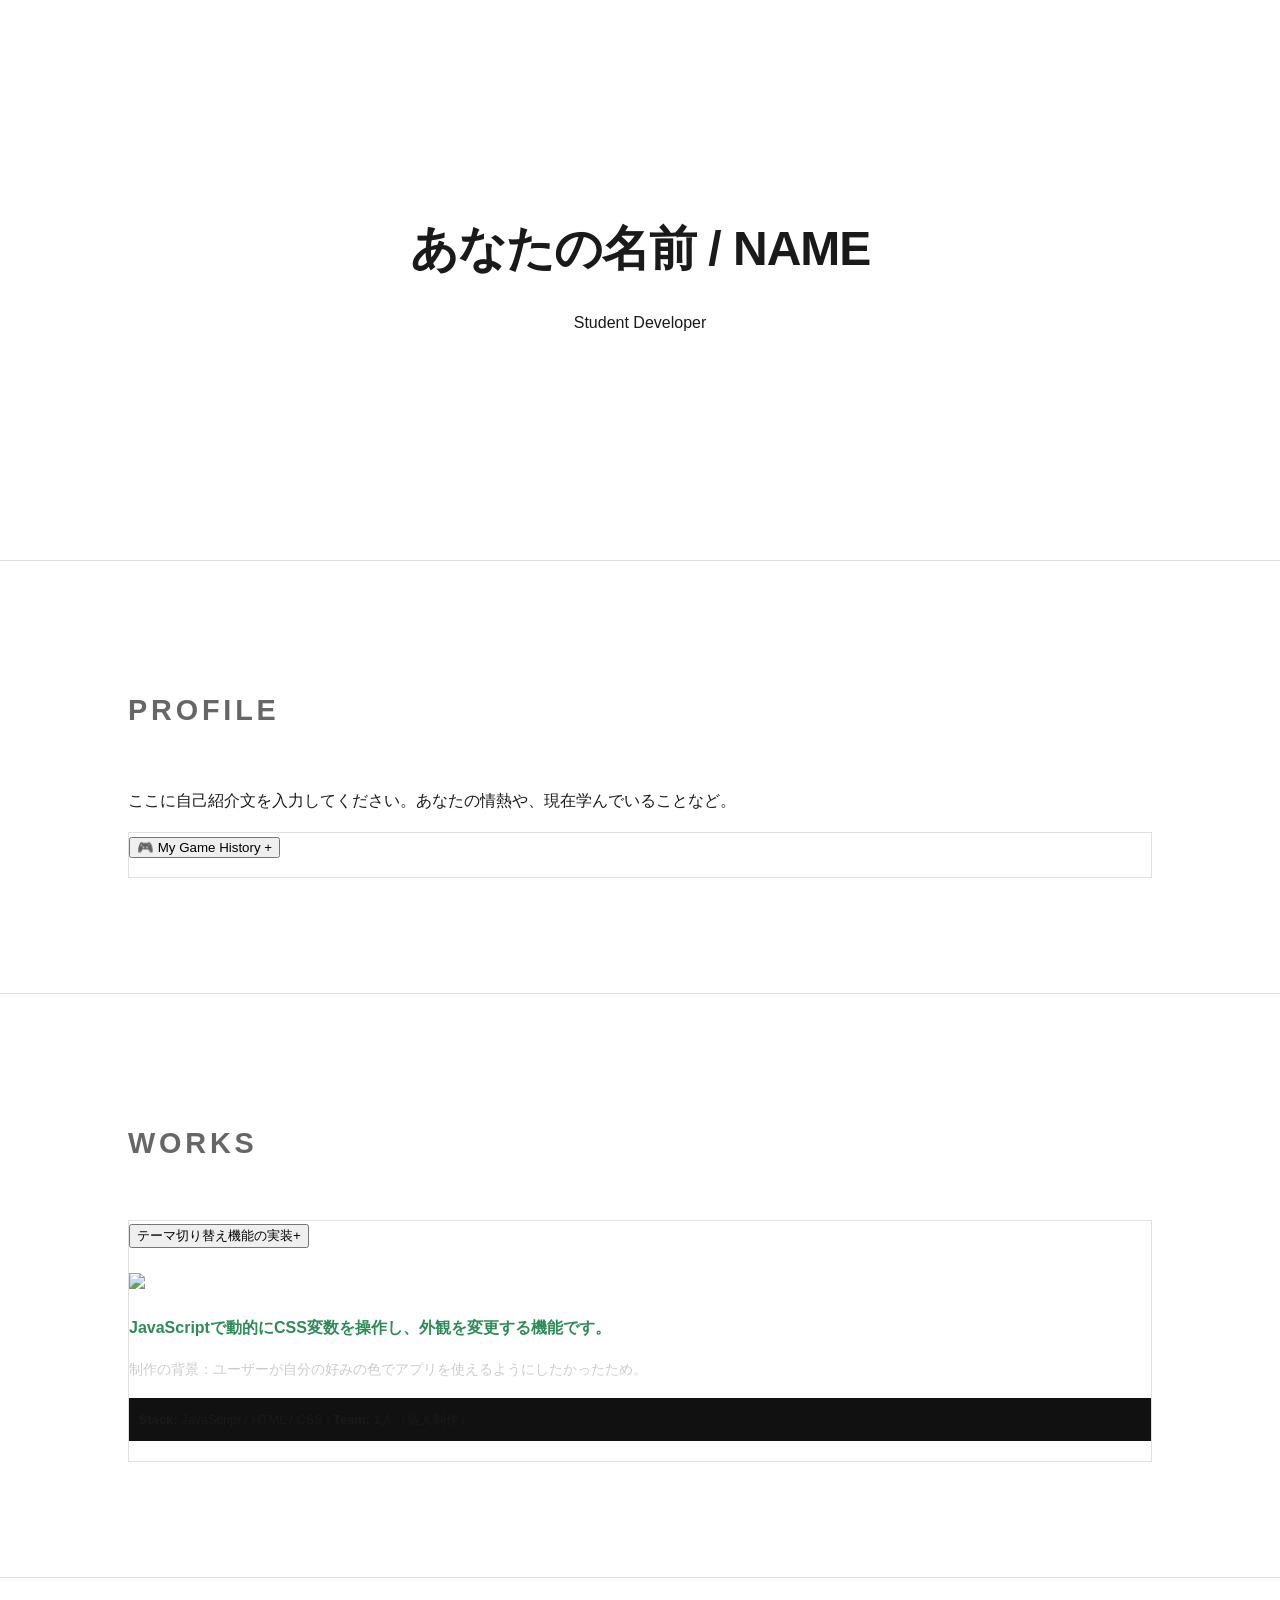
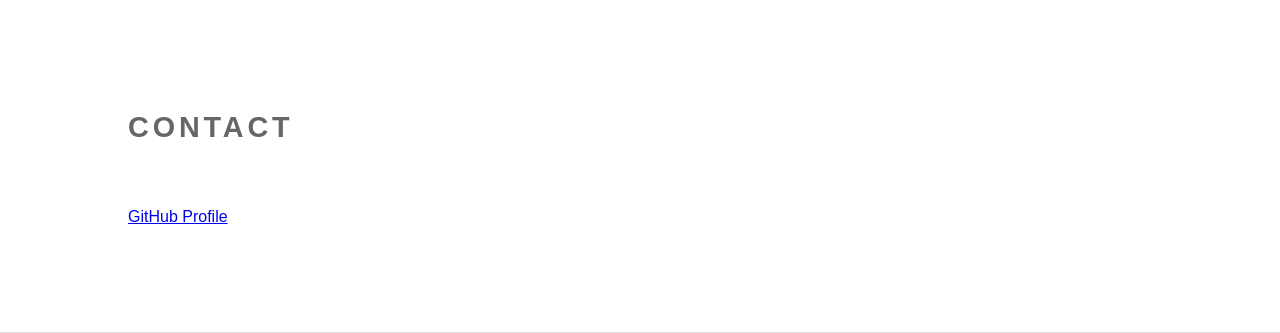
==== commit 028e31dd: "更新" ====
--- a/index.html
+++ b/index.html
@@ -3,122 +3,46 @@
 <head>
     <meta charset="UTF-8">
     <meta name="viewport" content="width=device-width, initial-scale=1.0">
-    <title>Portfolio | My Works</title>
+    <title>Portfolio | Maeshiro Maiko</title>
     <link rel="stylesheet" href="style.css">
 </head>
 <body>
-
-    <header id="hero" class="reveal">
-        <h1 id="p-name">LOADING...</h1>
-        <p class="mono" id="p-title"></p>
+    <header id="hero">
+        <div class="hero-inner">
+            <h1 id="prof-name">眞榮城 舞子</h1>
+            <p id="prof-title">Student Developer</p>
+        </div>
     </header>
 
-    <section id="profile" class="reveal">
-        <h2 class="section-title">PROFILE</h2>
-        <div class="profile-container">
-            <div class="profile-img-box">
-                <img id="p-img" src="" alt="Profile">
+    <main>
+        <section id="about" class="section-block fade-in">
+            <div class="section-title"><h2>PROFILE</h2></div>
+            <div class="section-content">
+                <p id="prof-intro"></p>
+                <div class="accordion-item">
+                    <button class="acc-header">🎮 My Game History <span class="icon">+</span></button>
+                    <div class="acc-body">
+                        <ul id="game-list"></ul>
+                    </div>
+                </div>
             </div>
-            <div class="profile-text">
-                <p id="p-intro"></p>
-                <h3>資格一覧 / CERTIFICATIONS</h3>
-                <ul id="p-qual" class="mono"></ul>
-                <a href="" id="github-link" class="btn" target="_blank">GitHub Profile ↗</a>
+        </section>
+
+        <section id="works" class="section-block fade-in">
+            <div class="section-title"><h2>WORKS</h2></div>
+            <div id="works-container" class="section-content">
+                </div>
+        </section>
+
+        <section id="contact" class="section-block fade-in">
+            <div class="section-title"><h2>CONTACT</h2></div>
+            <div class="section-content">
+                <a id="github-link" href="#" target="_blank" class="gh-link">GitHub Profile</a>
             </div>
-        </div>
-    </section>
-
-    <section id="works">
-        <h2 class="section-title reveal">WORKS</h2>
-        <div id="accordion-container">
-            </div>
-    </section>
-
-    <footer>
-        <p class="mono">&copy; 2026 <span id="footer-name"></span></p>
-    </footer>
+        </section>
+    </main>
 
     <script src="config.js"></script>
-    <script>
-        // 1. プロフィールデータの反映
-        document.getElementById('p-name').innerText = CONFIG.profile.name;
-        document.getElementById('footer-name').innerText = CONFIG.profile.name;
-        document.getElementById('p-title').innerText = CONFIG.profile.title;
-        document.getElementById('p-intro').innerText = CONFIG.profile.intro;
-        document.getElementById('p-img').src = CONFIG.profile.image;
-        document.getElementById('github-link').href = CONFIG.profile.github;
-        
-        const qualList = document.getElementById('p-qual');
-        CONFIG.profile.qualifications.forEach(q => {
-            const li = document.createElement('li');
-            li.innerText = q;
-            qualList.appendChild(li);
-        });
-
-        // 2. 作品アコーディオンの生成
-        const container = document.getElementById('accordion-container');
-        CONFIG.works.forEach(work => {
-            const item = document.createElement('div');
-            item.className = 'accordion-item reveal';
-            item.innerHTML = `
-                <div class="accordion-header" onclick="toggleAccordion('${work.id}')">
-                    <span class="work-title-text">${work.title}</span>
-                    <span class="icon">▼</span>
-                </div>
-                <div id="${work.id}" class="accordion-content">
-                    <div class="content-inner">
-                        <p class="summary">${work.summary}</p>
-                        <div class="visual-grid">
-                            <figure><img src="${work.images.title}"><figcaption>タイトル画面</figcaption></figure>
-                            <figure><img src="${work.images.main}"><figcaption>メイン画面</figcaption></figure>
-                        </div>
-                        <div class="meta-box mono">
-                            <a href="${work.github}" class="btn mini" target="_blank">View GitHub ↗</a>
-                            <p><strong>Stack:</strong> ${work.stack}</p>
-                            <p><strong>Duration:</strong> ${work.duration} / <strong>Team:</strong> ${work.team}</p>
-                        </div>
-                        <div class="text-info">
-                            <h3>制作背景</h3><p>${work.background}</p>
-                            <h3>挑戦したこと</h3><p>${work.challenge}</p>
-                        </div>
-                        <div class="detail-highlight">
-                            <h3>${work.detail.subtitle}</h3>
-                            <div class="code-compare-view">
-                                <img src="${work.detail.codeImg}" alt="Code">
-                                <img src="${work.detail.uiImg}" alt="UI">
-                            </div>
-                            <p class="comment mono">// ${work.detail.comment}</p>
-                            <h3>学んだこと・振り返り</h3>
-                            <p>${work.detail.learning}</p>
-                        </div>
-                    </div>
-                </div>
-            `;
-            container.appendChild(item);
-        });
-
-        // アコーディオンの開閉処理
-        function toggleAccordion(id) {
-            const content = document.getElementById(id);
-            const header = content.previousElementSibling;
-            content.classList.toggle('active');
-            header.classList.toggle('open');
-        }
-
-        // スクロールで浮かび上がる演出（Intersection Observer）
-        const observer = new IntersectionObserver((entries) => {
-            entries.forEach(entry => {
-                if (entry.isIntersecting) {
-                    entry.target.classList.add('active');
-                }
-            });
-        }, { threshold: 0.1 });
-
-        document.querySelectorAll('.reveal').forEach(el => observer.observe(el));
-    </script>
+    <script src="main.js"></script>
 </body>
-<footer>
-    <p class="mono">&copy; 2026 <span id="footer-name"></span></p>
-    <p class="mono ai-note">Built with HTML/CSS/JS (Code assisted by Gemini)</p>
-</footer>
 </html>
